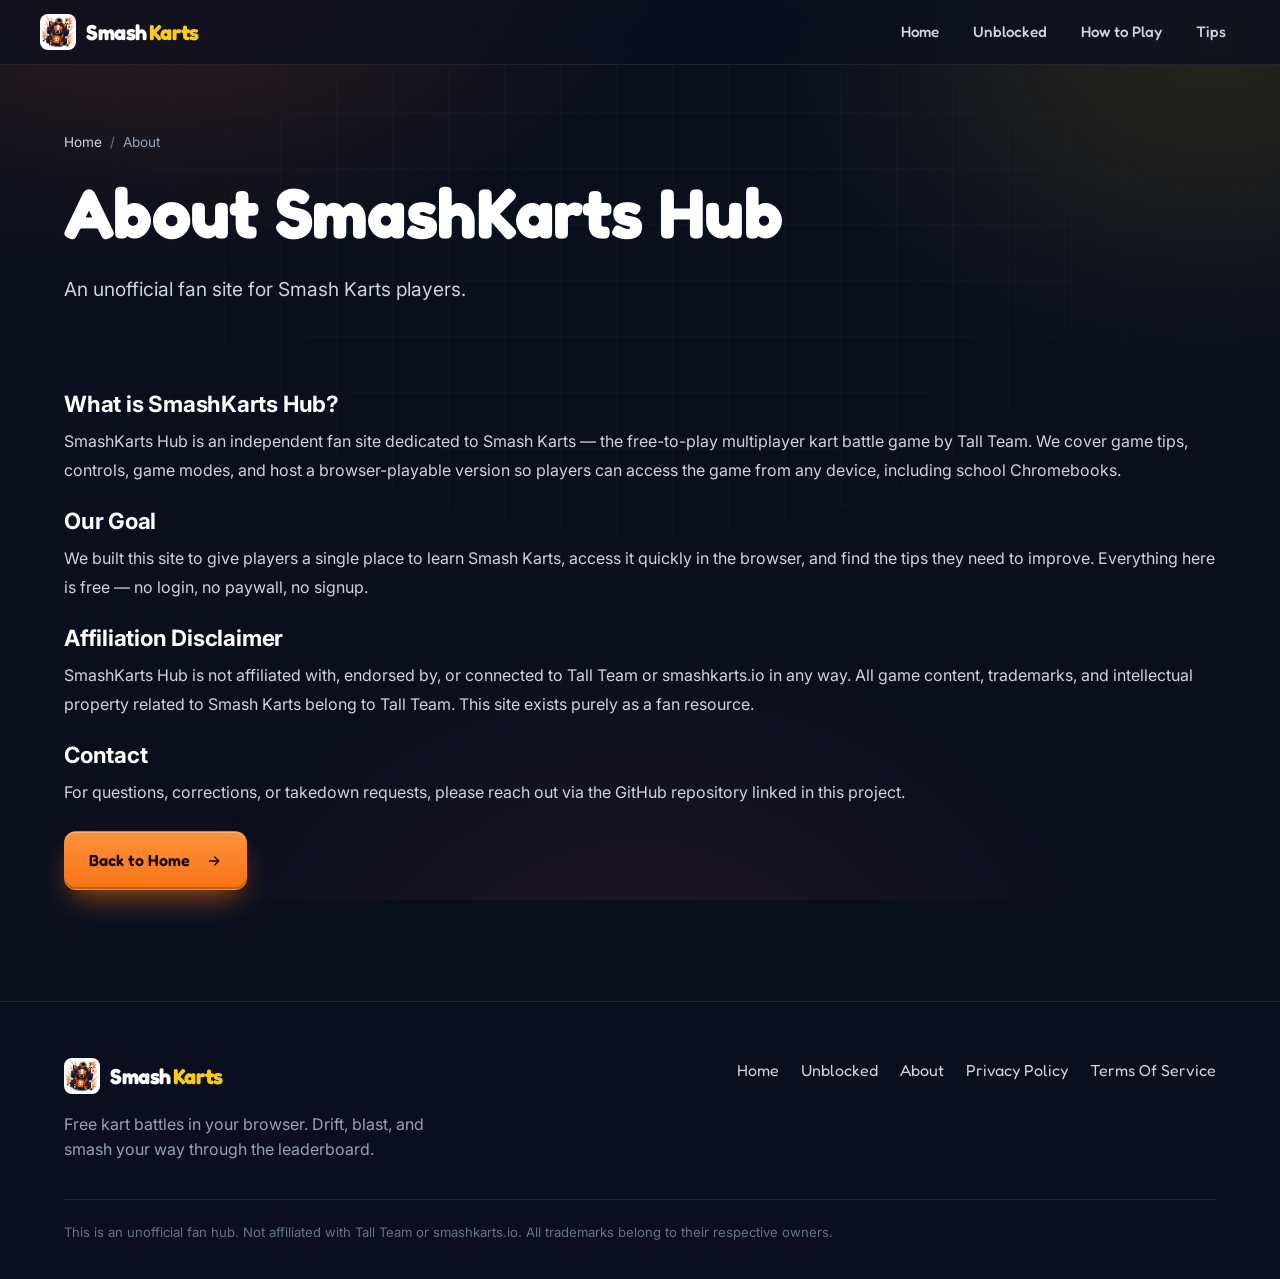
==== about/index.html @ 1b77d584 "Launch SmashKarts Hub — full site build Complete fan site for Smash Karts: homepage with game embed," ====
<!DOCTYPE html>
<html lang="en">
<head>
  <meta charset="UTF-8" />
  <meta name="viewport" content="width=device-width, initial-scale=1.0" />
  <title>About – SmashKarts Hub</title>
  <meta name="description" content="SmashKarts Hub is an unofficial fan site dedicated to Smash Karts. Find game info, tips, and the unblocked version playable in any browser." />
  <link rel="preconnect" href="https://fonts.googleapis.com" />
  <link rel="preconnect" href="https://fonts.gstatic.com" crossorigin />
  <link href="https://fonts.googleapis.com/css2?family=Fredoka:wght@500;600;700&family=Inter:wght@400;500;600;700&display=swap" rel="stylesheet" />
  <link rel="stylesheet" href="../styles.css" />
  <link rel="canonical" href="https://smashkartsgames.github.io/about/" />
  <meta name="robots" content="noindex" />
  <meta property="og:type" content="website" />
  <meta property="og:site_name" content="SmashKarts Hub" />
  <meta property="og:title" content="About – SmashKarts Hub" />
  <meta property="og:description" content="SmashKarts Hub is an unofficial fan site dedicated to Smash Karts. Find game info, tips, and the unblocked version playable in any browser." />
  <meta property="og:url" content="https://smashkartsgames.github.io/about/" />
  <meta property="og:image" content="https://smashkartsgames.github.io/images/og-image.webp" />
  <meta name="twitter:card" content="summary_large_image" />
  <meta name="twitter:title" content="About – SmashKarts Hub" />
  <meta name="twitter:description" content="SmashKarts Hub is an unofficial fan site dedicated to Smash Karts. Find game info, tips, and the unblocked version playable in any browser." />
  <meta name="twitter:image" content="https://smashkartsgames.github.io/images/og-image.webp" />
  <link rel="icon" href="../favicon.ico" sizes="any" />
  <link rel="apple-touch-icon" href="../apple-touch-icon.png" />
  <script type="application/ld+json">
  {
    "@context": "https://schema.org",
    "@type": "BreadcrumbList",
    "itemListElement": [
      { "@type": "ListItem", "position": 1, "name": "Home", "item": "https://smashkartsgames.github.io/" },
      { "@type": "ListItem", "position": 2, "name": "About", "item": "https://smashkartsgames.github.io/about/" }
    ]
  }
  </script>
</head>
<body>

  <svg width="0" height="0" style="position:absolute" aria-hidden="true">
    <defs>
      <symbol id="i-kart" viewBox="0 0 24 24" fill="none" stroke="currentColor" stroke-width="2" stroke-linecap="round" stroke-linejoin="round">
        <path d="M3 14h2l1-5h12l1 5h2" />
        <path d="M5 14h14v3a1 1 0 0 1-1 1h-1a2 2 0 1 0-4 0H10a2 2 0 1 0-4 0H5a1 1 0 0 1-1-1v-3z" />
      </symbol>
      <symbol id="i-arrow" viewBox="0 0 24 24" fill="none" stroke="currentColor" stroke-width="2" stroke-linecap="round" stroke-linejoin="round"><path d="M5 12h14m-6-6 6 6-6 6"/></symbol>
    </defs>
  </svg>

  <header class="site-header">
    <div class="container nav">
      <a href="../" class="brand" aria-label="SmashKarts Hub home">
        <img src="../images/logo.webp" class="brand-logo" alt="SmashKarts Hub logo" width="36" height="36" />
        <span class="brand-name">Smash<b>Karts</b></span>
      </a>
      <nav>
        <ul class="nav-links" id="navLinks">
          <li><a href="../">Home</a></li>
          <li><a href="../smash-karts-unblocked/">Unblocked</a></li>
          <li><a href="../#how">How to Play</a></li>
          <li><a href="../#tips">Tips</a></li>
        </ul>
      </nav>
      <button class="nav-mobile-toggle" id="navToggle" aria-label="Open menu">
        <svg width="20" height="20" viewBox="0 0 24 24" fill="none" stroke="currentColor" stroke-width="2" stroke-linecap="round"><path d="M3 6h18M3 12h18M3 18h18"/></svg>
      </button>
    </div>
  </header>

  <main>
    <section class="page-hero">
      <div class="container">
        <nav class="crumb" aria-label="Breadcrumb">
          <a href="../">Home</a>
          <span class="sep">/</span>
          <span>About</span>
        </nav>
        <div style="">
          <h1>About <span class="accent">SmashKarts Hub</span></h1>
          <p class="hero-sub">An unofficial fan site for Smash Karts players.</p>
        </div>
      </div>
    </section>

    <section>
      <div class="container">
        <div style="line-height:1.8;color:var(--text-2)">

          <h2 style="color:var(--text);font-family:var(--font-head);font-size:1.4rem;margin-bottom:12px">What is SmashKarts Hub?</h2>
          <p style="margin-bottom:24px">SmashKarts Hub is an independent fan site dedicated to Smash Karts — the free-to-play multiplayer kart battle game by Tall Team. We cover game tips, controls, game modes, and host a browser-playable version so players can access the game from any device, including school Chromebooks.</p>

          <h2 style="color:var(--text);font-family:var(--font-head);font-size:1.4rem;margin-bottom:12px">Our Goal</h2>
          <p style="margin-bottom:24px">We built this site to give players a single place to learn Smash Karts, access it quickly in the browser, and find the tips they need to improve. Everything here is free — no login, no paywall, no signup.</p>

          <h2 style="color:var(--text);font-family:var(--font-head);font-size:1.4rem;margin-bottom:12px">Affiliation Disclaimer</h2>
          <p style="margin-bottom:24px">SmashKarts Hub is not affiliated with, endorsed by, or connected to Tall Team or smashkarts.io in any way. All game content, trademarks, and intellectual property related to Smash Karts belong to Tall Team. This site exists purely as a fan resource.</p>

          <h2 style="color:var(--text);font-family:var(--font-head);font-size:1.4rem;margin-bottom:12px">Contact</h2>
          <p style="margin-bottom:24px">For questions, corrections, or takedown requests, please reach out via the GitHub repository linked in this project.</p>

          <a href="../" class="btn btn-primary" style="display:inline-flex">
            Back to Home <svg width="16" height="16" style="margin-left:6px"><use href="#i-arrow"/></svg>
          </a>
        </div>
      </div>
    </section>
  </main>

  <footer class="site-footer">
    <div class="container">
      <div class="footer-grid">
        <div>
          <a href="../" class="brand" aria-label="SmashKarts Hub home">
            <img src="../images/logo.webp" class="brand-logo" alt="SmashKarts Hub logo" width="36" height="36" />
            <span class="brand-name">Smash<b>Karts</b></span>
          </a>
          <p class="footer-tag">Free kart battles in your browser. Drift, blast, and smash your way through the leaderboard.</p>
        </div>
        <ul class="footer-links">
          <li><a href="../">Home</a></li>
          <li><a href="../smash-karts-unblocked/">Unblocked</a></li>
          <li><a href="./">About</a></li>
          <li><a href="../privacy-policy/">Privacy Policy</a></li>
          <li><a href="../terms-of-service/">Terms Of Service</a></li>
        </ul>
      </div>
      <p class="disclaimer">This is an unofficial fan hub. Not affiliated with Tall Team or smashkarts.io. All trademarks belong to their respective owners.</p>
    </div>
  </footer>

  <script src="../js/main.js"></script>
</body>
</html>
---- styles.css ----
/* =========================================================================
   Smash Karts Hub — fan site design system
   ========================================================================= */

:root {
  /* Palette */
  --bg: #0a0f1e;
  --bg-2: #0f152a;
  --surface: #141c36;
  --surface-2: #1a2245;
  --surface-3: #232c54;
  --border: rgba(255, 255, 255, 0.08);
  --border-strong: rgba(255, 255, 255, 0.16);

  --orange: #f97316;
  --orange-2: #fb923c;
  --yellow: #facc15;
  --yellow-2: #fde047;
  --pink: #ec4899;
  --cyan: #22d3ee;

  --text: #ffffff;
  --text-2: #cbd5e1;
  --text-3: #94a3b8;
  --text-4: #64748b;

  /* Type */
  --font-display: "Fredoka", "Nunito", system-ui, sans-serif;
  --font-body: "Inter", system-ui, sans-serif;

  /* Radii + motion */
  --r-sm: 8px;
  --r-md: 12px;
  --r-lg: 18px;
  --r-xl: 24px;
  --r-2xl: 32px;

  --shadow-glow: 0 0 0 1px rgba(249, 115, 22, 0.4),
                 0 20px 60px -10px rgba(249, 115, 22, 0.45),
                 0 0 80px -20px rgba(250, 204, 21, 0.35);

  --container: 1200px;
}

* { box-sizing: border-box; }
html, body { margin: 0; padding: 0; }

html {
  scroll-behavior: smooth;
  scroll-padding-top: 80px;
  overflow-x: hidden;
}

body {
  font-family: var(--font-body);
  background: var(--bg);
  color: var(--text);
  line-height: 1.6;
  -webkit-font-smoothing: antialiased;
  overflow-x: hidden;
}

/* Ambient background */
body::before {
  content: "";
  position: fixed;
  inset: 0;
  background:
    radial-gradient(900px 600px at 12% -10%, rgba(249, 115, 22, 0.18), transparent 60%),
    radial-gradient(700px 500px at 95% 5%, rgba(250, 204, 21, 0.12), transparent 65%),
    radial-gradient(800px 600px at 50% 110%, rgba(236, 72, 153, 0.10), transparent 60%);
  pointer-events: none;
  z-index: -1;
}

/* Grid lines */
body::after {
  content: "";
  position: fixed;
  inset: 0;
  background-image:
    linear-gradient(rgba(255,255,255,0.025) 1px, transparent 1px),
    linear-gradient(90deg, rgba(255,255,255,0.025) 1px, transparent 1px);
  background-size: 56px 56px;
  mask-image: radial-gradient(ellipse 80% 70% at 50% 30%, black 30%, transparent 80%);
  pointer-events: none;
  z-index: -1;
}

h1, h2, h3, h4 {
  font-family: var(--font-display);
  font-weight: 700;
  letter-spacing: -0.01em;
  margin: 0;
  line-height: 1.05;
}

h1 { font-size: clamp(2.4rem, 5.5vw, 4.6rem); }
h2 { font-size: clamp(1.8rem, 3.4vw, 2.75rem); }
h3 { font-size: 1.25rem; }

p { margin: 0; color: var(--text-2); }
a  { color: var(--yellow); text-decoration: none; }

img { max-width: 100%; display: block; }

/* =========================================================================
   Container + sections
   ========================================================================= */

.container {
  width: 100%;
  max-width: var(--container);
  margin: 0 auto;
  padding: 0 24px;
}

section {
  padding: clamp(32px, 4vw, 64px) 0;
  position: relative;
}

.section-label {
  display: inline-flex;
  align-items: center;
  gap: 8px;
  font-family: var(--font-display);
  font-size: 0.8rem;
  font-weight: 600;
  letter-spacing: 0.18em;
  text-transform: uppercase;
  color: var(--yellow);
  padding: 6px 12px;
  border: 1px solid rgba(250, 204, 21, 0.3);
  border-radius: 999px;
  background: rgba(250, 204, 21, 0.06);
  margin-bottom: 18px;
}

.section-label::before {
  content: "";
  width: 6px; height: 6px;
  background: var(--yellow);
  border-radius: 50%;
  box-shadow: 0 0 8px var(--yellow);
}

.section-head { margin-bottom: 42px; }

/* =========================================================================
   HEADER / NAV
   ========================================================================= */

.site-header {
  position: sticky;
  top: 0;
  z-index: 50;
  background: rgba(10, 15, 30, 0.7);
  backdrop-filter: blur(14px) saturate(140%);
  -webkit-backdrop-filter: blur(14px) saturate(140%);
  border-bottom: 1px solid var(--border);
}

.nav {
  display: flex;
  align-items: center;
  justify-content: space-between;
  padding: 14px 0;
}

.brand {
  display: inline-flex;
  align-items: center;
  gap: 10px;
  font-family: var(--font-display);
  font-weight: 700;
  font-size: 1.35rem;
  color: var(--text);
  letter-spacing: -0.02em;
}

.brand-mark {
  width: 36px;
  height: 36px;
  border-radius: 10px;
  background: linear-gradient(135deg, var(--orange) 0%, var(--yellow) 100%);
  display: grid;
  place-items: center;
  position: relative;
  box-shadow: 0 6px 18px -4px rgba(249, 115, 22, 0.55);
}

.brand-mark svg { width: 22px; height: 22px; }

.brand-mark::after {
  content: "";
  position: absolute;
  inset: 2px;
  border-radius: 8px;
  border: 1px solid rgba(255, 255, 255, 0.25);
  pointer-events: none;
}

.brand-name { display: inline-flex; align-items: baseline; gap: 2px; }
.brand-name b { color: var(--yellow); font-weight: 700; }

.brand-logo { width: 36px; height: 36px; object-fit: contain; border-radius: 8px; flex-shrink: 0; }

.nav-links {
  display: flex;
  align-items: center;
  gap: 6px;
  list-style: none;
  margin: 0; padding: 0;
}

.nav-links a {
  color: var(--text-2);
  font-family: var(--font-display);
  font-weight: 500;
  font-size: 0.95rem;
  padding: 8px 14px;
  border-radius: 8px;
  transition: color .15s ease, background .15s ease;
}

.nav-links a:hover { color: var(--text); background: rgba(255,255,255,0.05); }
.nav-links a.active { color: var(--yellow); }

.nav-mobile-toggle {
  display: none;
  background: transparent;
  border: 1px solid var(--border-strong);
  color: var(--text);
  width: 40px; height: 40px;
  border-radius: 10px;
  cursor: pointer;
}

/* =========================================================================
   BUTTONS
   ========================================================================= */

.btn {
  display: inline-flex;
  align-items: center;
  justify-content: center;
  gap: 10px;
  font-family: var(--font-display);
  font-weight: 600;
  font-size: 1rem;
  padding: 14px 24px;
  border-radius: var(--r-md);
  border: 1px solid transparent;
  cursor: pointer;
  text-decoration: none;
  transition: transform .15s ease, box-shadow .15s ease, background .15s ease;
  white-space: nowrap;
}

.btn-lg { padding: 18px 30px; font-size: 1.1rem; }

.btn-primary {
  background: linear-gradient(180deg, var(--orange-2) 0%, var(--orange) 100%);
  color: #1a0a00;
  box-shadow:
    0 1px 0 rgba(255, 255, 255, 0.3) inset,
    0 -2px 0 rgba(0, 0, 0, 0.2) inset,
    0 14px 30px -10px rgba(249, 115, 22, 0.7);
}

.btn-primary:hover {
  transform: translateY(-2px);
  box-shadow:
    0 1px 0 rgba(255, 255, 255, 0.3) inset,
    0 -2px 0 rgba(0, 0, 0, 0.2) inset,
    0 20px 36px -10px rgba(249, 115, 22, 0.85);
}

.btn-secondary {
  background: transparent;
  color: var(--text);
  border-color: var(--border-strong);
}

.btn-secondary:hover {
  border-color: var(--yellow);
  background: rgba(250, 204, 21, 0.08);
  color: var(--yellow);
}

.btn-ghost {
  background: rgba(255, 255, 255, 0.05);
  color: var(--text);
  border-color: var(--border);
}

.btn-ghost:hover { background: rgba(255, 255, 255, 0.1); }

/* =========================================================================
   HERO
   ========================================================================= */

.page-hero {
  padding: clamp(32px, 5vw, 64px) 0 clamp(20px, 3vw, 36px);
}

.hero {
  padding: 0;
  position: relative;
  overflow: hidden;
  height: calc(100vh - 64px);
  height: calc(100dvh - 64px);
  display: flex;
  flex-direction: column;
}

.hero > .container {
  flex: 1;
  min-height: 0;
  display: flex;
  flex-direction: column;
  padding-top: 12px;
  padding-bottom: 12px;
}

.hero-inner {
  position: relative;
  z-index: 2;
  display: flex;
  flex-direction: column;
  gap: 32px;
}

.hero .hero-inner {
  flex: 1;
  min-height: 0;
  gap: 8px;
}

.hero .embed-frame {
  aspect-ratio: unset;
  flex: 1;
  min-height: 0;
}

.hero-eyebrow {
  display: inline-flex;
  align-items: center;
  gap: 10px;
  padding: 6px 14px 6px 6px;
  background: rgba(255, 255, 255, 0.04);
  border: 1px solid var(--border);
  border-radius: 999px;
  font-size: 0.85rem;
  color: var(--text-2);
  margin-bottom: 22px;
}

.hero-eyebrow .pill {
  background: var(--yellow);
  color: #1a1500;
  font-family: var(--font-display);
  font-weight: 700;
  font-size: 0.7rem;
  padding: 4px 10px;
  border-radius: 999px;
  letter-spacing: 0.05em;
}

.hero h1 {
  max-width: 14ch;
  text-wrap: balance;
}

.hero h1 .accent {
  background: linear-gradient(120deg, var(--orange) 10%, var(--yellow) 90%);
  -webkit-background-clip: text;
  background-clip: text;
  color: transparent;
  display: inline-block;
  position: relative;
}

.hero-sub {
  font-size: clamp(1.05rem, 1.5vw, 1.3rem);
  color: var(--text-2);
  max-width: 52ch;
  margin-top: 24px;
}

.hero-cta-row {
  display: flex;
  flex-wrap: wrap;
  gap: 14px;
  margin-top: 36px;
  align-items: center;
}

.rating-badge {
  display: inline-flex;
  align-items: center;
  gap: 12px;
  margin-top: 22px;
  color: var(--text-3);
  font-size: 0.9rem;
}

.rating-stars {
  display: inline-flex;
  gap: 2px;
  color: var(--yellow);
  font-size: 1.05rem;
  letter-spacing: 1px;
}


/* =========================================================================
   GAME EMBED
   ========================================================================= */

.embed-frame {
  position: relative;
  border-radius: var(--r-xl);
  overflow: hidden;
  border: 1px solid rgba(249, 115, 22, 0.4);
  background: #000;
  aspect-ratio: 16 / 9;
  box-shadow: var(--shadow-glow);
}

.embed-frame iframe {
  width: 100%;
  height: 100%;
  border: 0;
  display: block;
}

.embed-frame .placeholder {
  position: absolute;
  inset: 0;
  display: grid;
  place-items: center;
  background:
    repeating-linear-gradient(45deg,
      rgba(255, 255, 255, 0.025) 0 14px,
      transparent 14px 28px),
    linear-gradient(160deg, #131a30, #0a0f1e);
  text-align: center;
  padding: 24px;
  color: var(--text-3);
  cursor: pointer;
}

.embed-frame .placeholder-inner {
  display: flex;
  flex-direction: column;
  align-items: center;
  gap: 16px;
  font-family: var(--font-display);
}

.embed-frame .placeholder-inner .play-circle {
  width: 88px; height: 88px;
  border-radius: 50%;
  background: linear-gradient(180deg, var(--orange-2), var(--orange));
  display: grid;
  place-items: center;
  box-shadow: 0 0 0 8px rgba(249, 115, 22, 0.15), 0 20px 40px -10px rgba(249, 115, 22, 0.6);
  transition: transform 0.18s ease, box-shadow 0.18s ease;
}

.embed-frame .placeholder:hover .play-circle {
  transform: scale(1.1);
  box-shadow: 0 0 0 12px rgba(249, 115, 22, 0.2), 0 24px 50px -10px rgba(249, 115, 22, 0.7);
}

.embed-frame .placeholder-inner .play-circle::before {
  content: "";
  width: 0; height: 0;
  border-left: 28px solid #1a0a00;
  border-top: 18px solid transparent;
  border-bottom: 18px solid transparent;
  margin-left: 6px;
}

.embed-frame .placeholder-inner .tag {
  font-size: 0.75rem;
  letter-spacing: 0.18em;
  text-transform: uppercase;
  color: var(--yellow);
}

.embed-frame .placeholder-inner .label {
  font-size: 1.4rem;
  color: var(--text);
  font-weight: 600;
}

.game-cover {
  position: absolute;
  inset: 0;
  z-index: 5;
  display: flex;
  flex-direction: column;
  align-items: center;
  justify-content: center;
  text-align: center;
  padding: clamp(20px, 4vw, 48px);
  background-color: #080d1c;
  overflow: hidden;
}

.game-cover-bg {
  position: absolute;
  inset: 0;
  background-size: cover;
  background-position: center;
  background-repeat: no-repeat;
  transform: scale(1.06);
  transition: transform 1s ease;
  filter: brightness(0.55) saturate(0.8);
}

.game-cover:hover .game-cover-bg { transform: scale(1.1); }

.game-cover-overlay {
  position: absolute;
  inset: 0;
  background:
    linear-gradient(to top, rgba(0,0,0,0.92) 0%, rgba(0,0,0,0.5) 50%, rgba(0,0,0,0.2) 100%),
    linear-gradient(rgba(255,255,255,0.02) 1px, transparent 1px),
    linear-gradient(90deg, rgba(255,255,255,0.02) 1px, transparent 1px);
  background-size: cover, 50px 50px, 50px 50px;
}

.game-cover-icon {
  position: relative;
  z-index: 1;
  margin-bottom: 20px;
}

.game-cover-icon img {
  width: 180px;
  height: 120px;
  object-fit: cover;
  border-radius: 16px;
  box-shadow: 0 0 0 2px rgba(255,255,255,0.15), 0 20px 40px -8px rgba(0,0,0,0.7);
  display: block;
}

.game-cover-icon::before {
  content: "";
  position: absolute;
  inset: -8px;
  border-radius: 20px;
  background: radial-gradient(ellipse, rgba(249,115,22,0.5), transparent 70%);
  filter: blur(12px);
  z-index: -1;
  animation: icon-glow 2.4s ease-in-out infinite;
}

@keyframes icon-glow {
  0%, 100% { opacity: 0.7; transform: scale(1); }
  50% { opacity: 1; transform: scale(1.08); }
}

/* corner decorations */
.game-cover::before,
.game-cover::after {
  content: "";
  position: absolute;
  width: 56px; height: 56px;
  border-style: solid;
  border-color: rgba(255,255,255,0.12);
  pointer-events: none;
  z-index: 2;
}
.game-cover::before { top: 14px; left: 14px; border-width: 2px 0 0 2px; border-radius: 10px 0 0 0; }
.game-cover::after  { top: 14px; right: 14px; border-width: 2px 2px 0 0; border-radius: 0 10px 0 0; }

.game-cover-content {
  position: relative;
  z-index: 1;
  width: 80%;
}

.game-cover .hero-eyebrow { margin-bottom: 16px; }
.game-cover h1 { line-height: 1.05; text-align: center; margin: 0 auto; }
.game-cover .hero-sub { margin-top: 14px; font-size: clamp(0.9rem, 1.2vw, 1.1rem); text-align: center; margin-left: auto; margin-right: auto; }
.game-cover .hero-cta-row { margin-top: 28px; justify-content: center; }
.game-cover .trust-row { margin-top: 14px; justify-content: center; }

.game-loading {
  position: absolute;
  inset: 0;
  z-index: 5;
  display: none;
  flex-direction: column;
  align-items: center;
  justify-content: center;
  gap: 18px;
  background: rgba(8, 13, 28, 0.94);
  color: var(--text-3);
  font-size: 0.9rem;
}

.game-spinner {
  width: 56px; height: 56px;
  border-radius: 50%;
  border: 4px solid rgba(249, 115, 22, 0.2);
  border-top-color: var(--orange);
  animation: game-spin 0.8s linear infinite;
}

.game-spinner-inner {
  position: absolute;
  width: 40px; height: 40px;
  border-radius: 50%;
  border: 4px solid transparent;
  border-bottom-color: rgba(249, 115, 22, 0.5);
  animation: game-spin 1.4s linear infinite reverse;
}

.game-spinner-wrap {
  position: relative;
  width: 56px; height: 56px;
  display: flex;
  align-items: center;
  justify-content: center;
}

@keyframes game-spin { to { transform: rotate(360deg); } }

@media (max-width: 640px) {
  .game-cover .hero-sub,
  .game-cover .rating-badge,
  .game-cover .trust-row { display: none; }
  .game-cover { padding: 16px; }
  .game-cover-content { width: 92%; }
  .game-cover h1 { font-size: clamp(1.4rem, 6.5vw, 2rem); }
  .game-cover .hero-eyebrow { display: none; }
  .game-cover .hero-cta-row { margin-top: 16px; }
  .hero .crumb { font-size: 0.78rem; }
  .embed-meta .left { display: none; }
}

.embed-meta {
  display: flex;
  align-items: center;
  justify-content: space-between;
  gap: 16px;
  margin-top: 0;
  flex-wrap: wrap;
}

.embed-meta .left {
  display: inline-flex;
  align-items: center;
  gap: 10px;
  color: var(--text-3);
  font-size: 0.9rem;
}

/* =========================================================================
   FEATURE CARDS
   ========================================================================= */

.card {
  background: linear-gradient(180deg, rgba(255, 255, 255, 0.04), rgba(255, 255, 255, 0.01));
  border: 1px solid var(--border);
  border-radius: var(--r-lg);
  padding: 28px;
  position: relative;
  overflow: hidden;
  transition: transform .2s ease, border-color .2s ease;
}

.card:hover { transform: translateY(-3px); border-color: var(--border-strong); }

.card::before {
  content: "";
  position: absolute;
  inset: 0;
  border-radius: inherit;
  padding: 1px;
  background: linear-gradient(160deg, rgba(255, 255, 255, 0.15), transparent 40%);
  -webkit-mask:
    linear-gradient(#000 0 0) content-box,
    linear-gradient(#000 0 0);
  -webkit-mask-composite: xor;
  mask-composite: exclude;
  pointer-events: none;
}

.feature-grid {
  display: grid;
  grid-template-columns: repeat(3, 1fr);
  gap: 20px;
}

.feature-icon {
  width: 56px;
  height: 56px;
  border-radius: var(--r-md);
  background: rgba(249, 115, 22, 0.12);
  border: 1px solid rgba(249, 115, 22, 0.25);
  display: grid;
  place-items: center;
  margin-bottom: 18px;
  color: var(--orange);
}

.feature-icon.yellow {
  background: rgba(250, 204, 21, 0.12);
  border-color: rgba(250, 204, 21, 0.25);
  color: var(--yellow);
}

.feature-icon.cyan {
  background: rgba(34, 211, 238, 0.12);
  border-color: rgba(34, 211, 238, 0.25);
  color: var(--cyan);
}

.feature-icon svg { width: 28px; height: 28px; }

.card h3 {
  font-size: 1.3rem;
  margin-bottom: 8px;
}

.card p { font-size: 0.95rem; color: var(--text-3); }

.about-copy {
  display: flex;
  flex-direction: column;
  gap: 18px;
  margin-top: 40px;
}

.about-copy p { color: var(--text-2); }

/* =========================================================================
   HOW TO PLAY — numbered flow
   ========================================================================= */

.steps {
  display: grid;
  grid-template-columns: repeat(4, 1fr);
  gap: 20px;
  position: relative;
}

.steps::before {
  content: "";
  position: absolute;
  top: 36px;
  left: 8%;
  right: 8%;
  height: 2px;
  background-image: linear-gradient(90deg, var(--yellow) 50%, transparent 50%);
  background-size: 12px 2px;
  background-repeat: repeat-x;
  opacity: 0.4;
  z-index: 0;
}

.step {
  position: relative;
  background: var(--surface);
  border: 1px solid var(--border);
  border-radius: var(--r-lg);
  padding: 24px 22px;
  z-index: 1;
}

.step-num {
  position: absolute;
  top: -14px;
  left: 22px;
  width: 36px; height: 36px;
  border-radius: 50%;
  background: linear-gradient(180deg, var(--yellow-2), var(--yellow));
  color: #1a1500;
  display: grid;
  place-items: center;
  font-family: var(--font-display);
  font-weight: 700;
  font-size: 1rem;
  box-shadow: 0 6px 16px -4px rgba(250, 204, 21, 0.55);
}

.step-icon {
  width: 44px; height: 44px;
  border-radius: var(--r-sm);
  background: rgba(255, 255, 255, 0.04);
  border: 1px solid var(--border);
  display: grid;
  place-items: center;
  margin: 16px 0 14px;
  color: var(--text);
}

.step-icon svg { width: 22px; height: 22px; }
.step h3 { font-size: 1.05rem; margin-bottom: 6px; }
.step p { font-size: 0.9rem; color: var(--text-3); }

/* =========================================================================
   GAME MODES
   ========================================================================= */

.modes-grid {
  display: grid;
  grid-template-columns: repeat(4, 1fr);
  gap: 14px;
}

.mode-card {
  background: linear-gradient(180deg, rgba(255, 255, 255, 0.04), rgba(255, 255, 255, 0.015));
  border: 1px solid var(--border);
  border-radius: var(--r-md);
  padding: 20px;
  transition: border-color .15s ease, transform .15s ease;
}

.mode-card:hover {
  border-color: rgba(250, 204, 21, 0.4);
  transform: translateY(-2px);
}

.mode-card-head {
  display: flex;
  align-items: center;
  gap: 12px;
  margin-bottom: 10px;
}

.mode-tag {
  width: 38px; height: 38px;
  border-radius: 9px;
  display: grid;
  place-items: center;
  background: rgba(255, 255, 255, 0.06);
  font-family: var(--font-display);
  font-weight: 700;
  font-size: 0.95rem;
  color: var(--yellow);
}

.mode-card h3 { font-size: 1.02rem; }
.mode-card p { font-size: 0.85rem; color: var(--text-3); }

/* =========================================================================
   TIPS SECTION
   ========================================================================= */

.tips-grid {
  display: grid;
  grid-template-columns: 1.3fr 1fr;
  gap: 36px;
  align-items: start;
}

.tip-card {
  display: flex;
  gap: 16px;
  padding: 18px 20px;
  background: rgba(255, 255, 255, 0.03);
  border: 1px solid var(--border);
  border-radius: var(--r-md);
  margin-bottom: 12px;
}

.tip-card:last-child { margin-bottom: 0; }

.tip-num {
  font-family: var(--font-display);
  font-weight: 700;
  font-size: 1.6rem;
  color: var(--orange);
  width: 36px;
  flex-shrink: 0;
}

.tip-card h3 { font-size: 1.05rem; margin-bottom: 4px; }
.tip-card p { font-size: 0.9rem; color: var(--text-3); }

/* =========================================================================
   Generic YouTube embed wrapper
   ========================================================================= */

.yt-wrap {
  position: relative;
  aspect-ratio: 16 / 9;
  width: 100%;
  border-radius: var(--r-lg);
  overflow: hidden;
  border: 1px solid var(--border-strong);
  background: #000;
  box-shadow: 0 24px 40px -16px rgba(0, 0, 0, 0.5);
}

.yt-wrap iframe { width: 100%; height: 100%; border: 0; display: block; }

.yt-cap {
  display: block;
  margin-top: 12px;
  text-align: center;
  color: var(--text-3);
  font-size: 0.9rem;
}

.video-center { max-width: 760px; margin: 0 auto; }

/* =========================================================================
   AD SLOT
   ========================================================================= */

.ad-slot {
  display: flex;
  align-items: center;
  justify-content: center;
  border: 1px dashed rgba(255, 255, 255, 0.18);
  border-radius: var(--r-md);
  background:
    repeating-linear-gradient(45deg,
      rgba(255, 255, 255, 0.02) 0 10px,
      transparent 10px 20px);
  color: var(--text-4);
  font-family: "JetBrains Mono", "SFMono-Regular", Menlo, monospace;
  font-size: 0.8rem;
  letter-spacing: 0.18em;
  text-transform: uppercase;
  padding: 32px 16px;
  margin: 0 auto;
  max-width: 970px;
  min-height: 110px;
}

/* =========================================================================
   BANNER (orange CTA strip)
   ========================================================================= */

.banner {
  background:
    radial-gradient(800px 200px at 80% 50%, rgba(255, 255, 255, 0.15), transparent 60%),
    linear-gradient(105deg, var(--orange) 0%, #ea580c 60%, var(--orange) 100%);
  border-radius: var(--r-xl);
  padding: 36px 40px;
  display: flex;
  align-items: center;
  justify-content: space-between;
  gap: 24px;
  flex-wrap: wrap;
  position: relative;
  overflow: hidden;
  border: 1px solid rgba(255, 200, 100, 0.3);
}

.banner::before {
  content: "";
  position: absolute;
  inset: 0;
  background-image:
    repeating-linear-gradient(45deg, rgba(0,0,0,0.06) 0 8px, transparent 8px 16px);
  opacity: 0.25;
  pointer-events: none;
}

.banner-content { position: relative; z-index: 1; max-width: 60%; }
.banner h3 {
  font-size: 1.7rem;
  color: #1a0a00;
  margin-bottom: 6px;
  line-height: 1.1;
}

.banner p {
  color: #2a1300;
  font-weight: 500;
}

.banner .btn {
  position: relative;
  z-index: 1;
  background: #1a0a00;
  color: var(--yellow);
  border-color: rgba(0, 0, 0, 0.3);
}

.banner .btn:hover { background: #000; color: var(--yellow-2); }

/* =========================================================================
   FAQ ACCORDION
   ========================================================================= */

.faq-list {
  display: flex;
  flex-direction: column;
  gap: 10px;
}

.faq-item {
  background: rgba(255, 255, 255, 0.03);
  border: 1px solid var(--border);
  border-radius: var(--r-md);
  overflow: hidden;
  transition: border-color .15s ease;
}

.faq-item[open] { border-color: rgba(250, 204, 21, 0.4); }

.faq-item summary {
  list-style: none;
  cursor: pointer;
  padding: 18px 22px;
  display: flex;
  align-items: center;
  justify-content: space-between;
  gap: 16px;
  font-family: var(--font-display);
  font-weight: 600;
  font-size: 1.05rem;
  color: var(--text);
}

.faq-item summary::-webkit-details-marker { display: none; }

.faq-item summary > span:not(.faq-icon) { flex: 1; text-align: left; }

.faq-item summary::after {
  content: "";
  width: 22px; height: 22px;
  background: rgba(255, 255, 255, 0.06);
  border-radius: 50%;
  display: grid;
  place-items: center;
  position: relative;
  flex-shrink: 0;
  transition: transform .2s ease, background .2s ease;
}

.faq-item summary {
  position: relative;
}

.faq-item .faq-icon {
  width: 28px; height: 28px;
  border-radius: 50%;
  background: rgba(250, 204, 21, 0.12);
  border: 1px solid rgba(250, 204, 21, 0.3);
  display: grid;
  place-items: center;
  color: var(--yellow);
  flex-shrink: 0;
  transition: transform .2s ease;
}

.faq-item[open] .faq-icon { transform: rotate(45deg); background: var(--yellow); color: #1a1500; }
.faq-item .faq-icon::before { content: "+"; font-size: 1.2rem; font-weight: 700; line-height: 1; }

.faq-item .faq-body {
  padding: 0 22px 20px;
  color: var(--text-2);
  font-size: 0.98rem;
}

/* =========================================================================
   BREADCRUMB
   ========================================================================= */

.crumb {
  display: inline-flex;
  align-items: center;
  gap: 8px;
  font-size: 0.85rem;
  color: var(--text-3);
  margin-bottom: 22px;
}

.hero .crumb { margin-bottom: 0; }

.crumb a { color: var(--text-2); }
.crumb a:hover { color: var(--yellow); }
.crumb .sep { color: var(--text-4); }

/* =========================================================================
   TRUST BADGES
   ========================================================================= */

.trust-row {
  display: flex;
  flex-wrap: wrap;
  gap: 10px;
  margin-top: 36px;
}

.trust-pill {
  display: inline-flex;
  align-items: center;
  gap: 8px;
  padding: 10px 16px;
  border-radius: 999px;
  background: rgba(255, 255, 255, 0.04);
  border: 1px solid var(--border);
  font-family: var(--font-display);
  font-weight: 500;
  font-size: 0.9rem;
  color: var(--text-2);
}

.trust-pill .check {
  width: 18px; height: 18px;
  border-radius: 50%;
  background: rgba(34, 197, 94, 0.18);
  color: #4ade80;
  display: grid;
  place-items: center;
  font-size: 0.7rem;
  font-weight: 700;
}

/* =========================================================================
   CONTROLS TABLE
   ========================================================================= */

.controls-grid {
  display: grid;
  grid-template-columns: repeat(2, 1fr);
  gap: 12px;
}

.control-row {
  display: flex;
  align-items: center;
  gap: 14px;
  background: rgba(255, 255, 255, 0.03);
  border: 1px solid var(--border);
  border-radius: var(--r-md);
  padding: 14px 18px;
}

.keycap {
  display: inline-flex;
  align-items: center;
  justify-content: center;
  min-width: 36px;
  height: 36px;
  padding: 0 10px;
  border-radius: 8px;
  background: linear-gradient(180deg, #2c365f, #1d2547);
  border: 1px solid #3a4576;
  box-shadow:
    0 1px 0 rgba(255, 255, 255, 0.1) inset,
    0 -2px 0 rgba(0, 0, 0, 0.3) inset,
    0 2px 0 #0a0f1e;
  color: var(--text);
  font-family: var(--font-display);
  font-weight: 600;
  font-size: 0.95rem;
}

.keycap-group { display: inline-flex; gap: 6px; align-items: center; }
.keycap-group .or { color: var(--text-4); font-size: 0.8rem; }

.control-row .label {
  color: var(--text-2);
  font-weight: 500;
}

/* =========================================================================
   BACK CARD
   ========================================================================= */

.back-card {
  display: flex;
  align-items: center;
  gap: 22px;
  background: linear-gradient(140deg, rgba(250, 204, 21, 0.08), rgba(249, 115, 22, 0.04));
  border: 1px solid rgba(250, 204, 21, 0.25);
  border-radius: var(--r-lg);
  padding: 22px 26px;
  text-decoration: none;
  color: var(--text);
  transition: border-color .15s ease, transform .15s ease;
}

.back-card:hover {
  border-color: var(--yellow);
  transform: translateX(-4px);
}

.back-card .arrow {
  width: 48px; height: 48px;
  border-radius: 50%;
  background: var(--yellow);
  color: #1a1500;
  display: grid;
  place-items: center;
  font-size: 1.3rem;
  font-weight: 700;
  flex-shrink: 0;
}

.back-card .label-row {
  font-family: var(--font-display);
  font-size: 0.75rem;
  letter-spacing: 0.18em;
  text-transform: uppercase;
  color: var(--yellow);
  margin-bottom: 4px;
}

.back-card h3 { font-size: 1.2rem; margin-bottom: 4px; }
.back-card p { font-size: 0.92rem; color: var(--text-3); }

/* =========================================================================
   FOOTER
   ========================================================================= */

.site-footer {
  border-top: 1px solid var(--border);
  padding: 56px 0 36px;
  margin-top: 60px;
  background: rgba(10, 15, 30, 0.5);
}

.footer-grid {
  display: grid;
  grid-template-columns: 1.3fr 1fr;
  gap: 40px;
  align-items: start;
}

.footer-tag { color: var(--text-3); margin-top: 10px; max-width: 36ch; }
.footer-links {
  display: flex;
  gap: 22px;
  list-style: none;
  margin: 0; padding: 0;
  justify-content: flex-end;
}
.footer-links a { color: var(--text-2); font-family: var(--font-display); }
.footer-links a:hover { color: var(--yellow); }

.disclaimer {
  margin-top: 36px;
  padding-top: 22px;
  border-top: 1px solid var(--border);
  color: var(--text-4);
  font-size: 0.82rem;
}

/* =========================================================================
   RESPONSIVE
   ========================================================================= */

@media (max-width: 1024px) {
  .feature-grid { grid-template-columns: 1fr; }
  .steps { grid-template-columns: repeat(2, 1fr); }
  .steps::before { display: none; }
  .modes-grid { grid-template-columns: repeat(2, 1fr); }
  .tips-grid { grid-template-columns: 1fr; }
}

@media (max-width: 768px) {
  .nav-links { display: none; }
  .nav-mobile-toggle { display: grid; place-items: center; }
  .nav-links.open {
    display: flex;
    flex-direction: column;
    position: absolute;
    top: 64px;
    left: 16px;
    right: 16px;
    background: rgba(15, 21, 42, 0.96);
    border: 1px solid var(--border);
    border-radius: var(--r-md);
    padding: 12px;
    backdrop-filter: blur(12px);
  }
  .nav-links.open a { width: 100%; }

  .hero { height: auto; }
  .hero > .container { padding-top: 12px; padding-bottom: 12px; }
  .hero .hero-inner { gap: 8px; }
  .hero .embed-frame { aspect-ratio: 16 / 9; flex: none; min-height: 500px; }

  .controls-grid { grid-template-columns: 1fr; }
  .footer-grid { grid-template-columns: 1fr; gap: 24px; }
  .footer-links { justify-content: flex-start; flex-wrap: wrap; gap: 10px 20px; }

  .banner { padding: 26px; flex-direction: column; align-items: flex-start; }
  .banner-content { max-width: 100%; }

  .back-card { flex-direction: column; align-items: flex-start; text-align: left; }
}

@media (max-width: 480px) {
  .steps { grid-template-columns: 1fr; }
  .modes-grid { grid-template-columns: 1fr; }
  .hero-cta-row .btn { flex: 1 1 100%; }
}
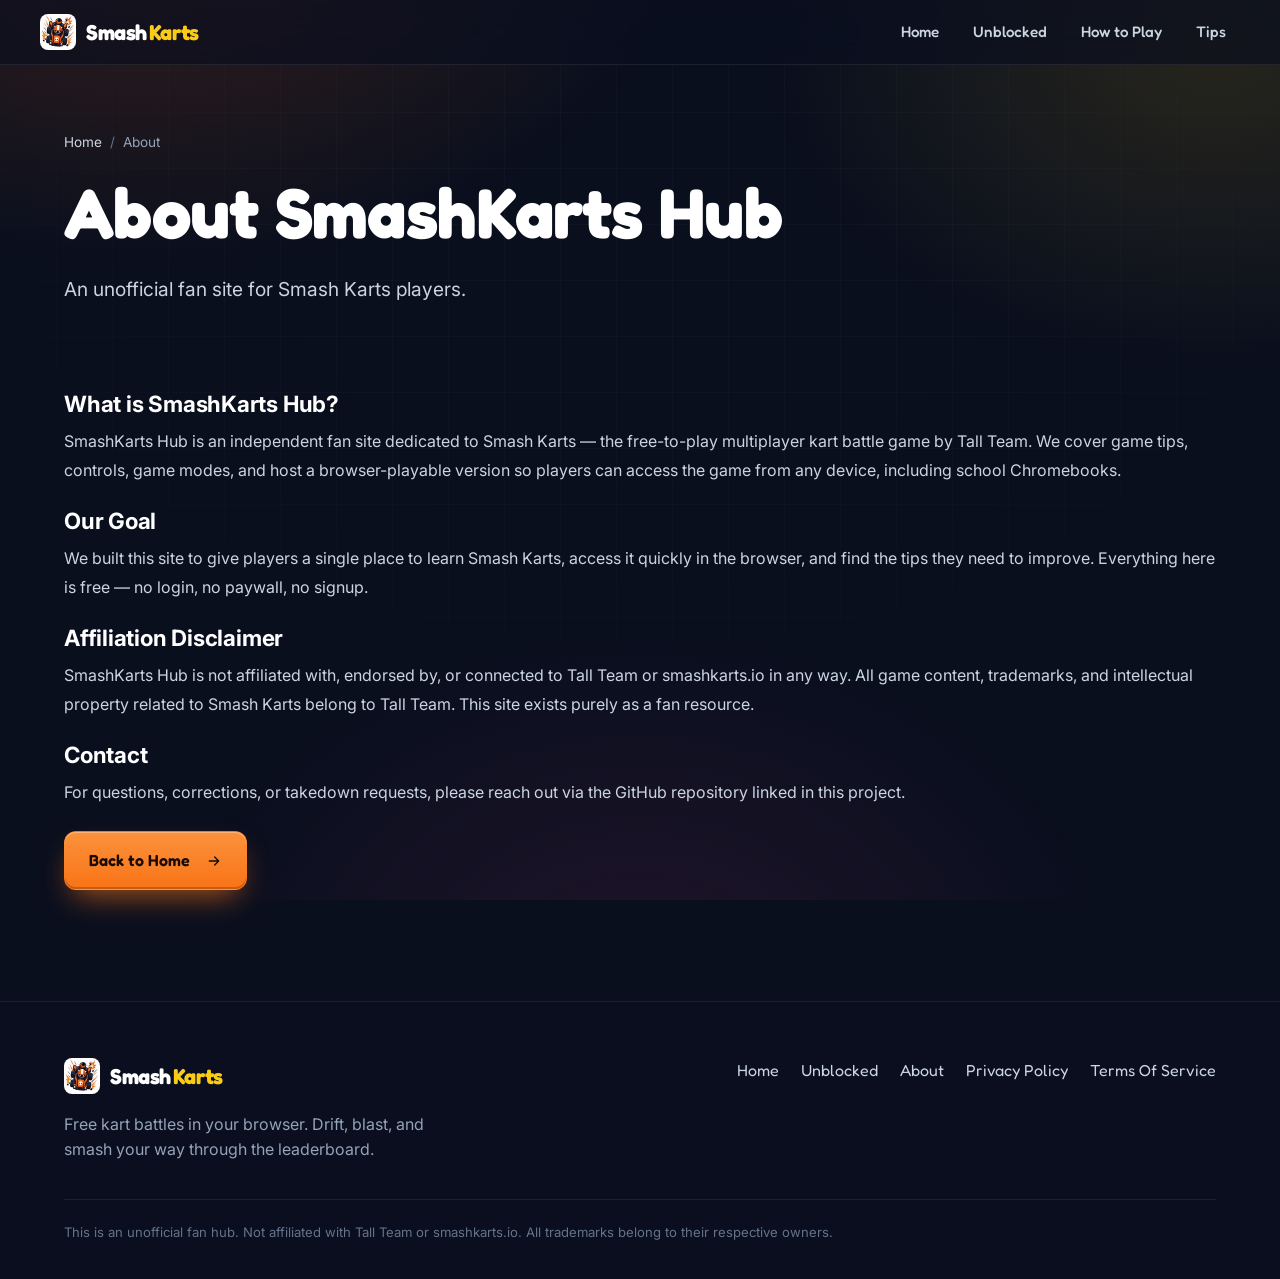
==== commit ac1b201a: "Fix render-blocking resources: async load Google Fonts and styles.css Co-Authored-By: Claude Sonnet " ====
--- a/about/index.html
+++ b/about/index.html
@@ -7,8 +7,10 @@
   <meta name="description" content="SmashKarts Hub is an unofficial fan site dedicated to Smash Karts. Find game info, tips, and the unblocked version playable in any browser." />
   <link rel="preconnect" href="https://fonts.googleapis.com" />
   <link rel="preconnect" href="https://fonts.gstatic.com" crossorigin />
-  <link href="https://fonts.googleapis.com/css2?family=Fredoka:wght@500;600;700&family=Inter:wght@400;500;600;700&display=swap" rel="stylesheet" />
-  <link rel="stylesheet" href="../styles.css" />
+  <link rel="preload" href="https://fonts.googleapis.com/css2?family=Fredoka:wght@500;600;700&family=Inter:wght@400;500;600;700&display=swap" as="style" onload="this.onload=null;this.rel='stylesheet'" />
+  <noscript><link rel="stylesheet" href="https://fonts.googleapis.com/css2?family=Fredoka:wght@500;600;700&family=Inter:wght@400;500;600;700&display=swap" /></noscript>
+  <link rel="preload" href="../styles.css" as="style" onload="this.onload=null;this.rel='stylesheet'" />
+  <noscript><link rel="stylesheet" href="../styles.css" /></noscript>
   <link rel="canonical" href="https://smashkartsgames.github.io/about/" />
   <meta name="robots" content="noindex" />
   <meta property="og:type" content="website" />
